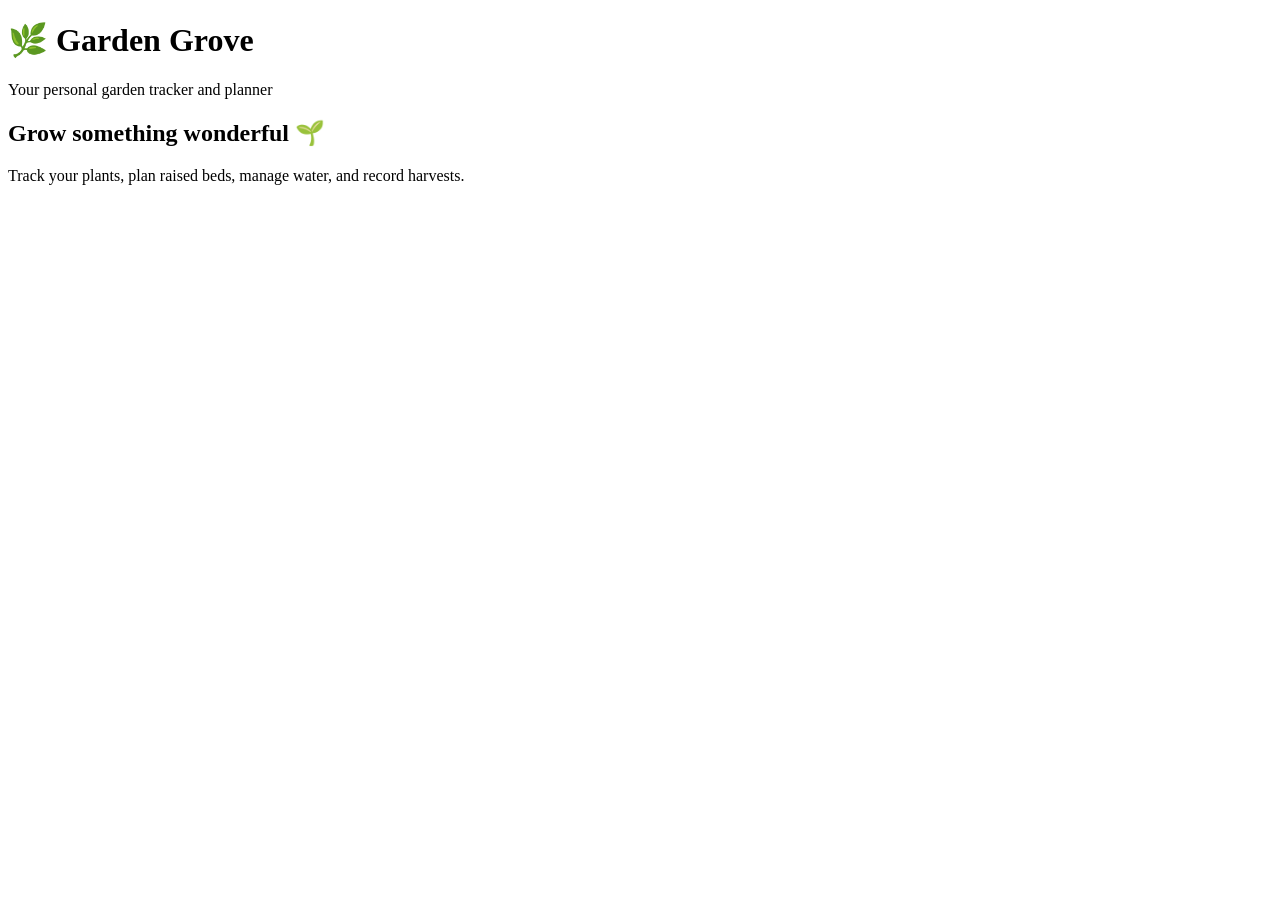
==== combine/index.html @ 4c714f9b "created hero div" ====
<!--and-->
<!--garden-grove
index.html
style.css
script.js-->

<!DOCTYPE html>
<html lang="en">
<head>
  <meta charset="UTF-8">
  <meta name="viewport"
        content="width=device-width, initial-scale=1">

  <title>Garden Grove | Garden Tracker</title>

  <link rel="stylesheet" href="style.css">
  <script src="script.js" defer></script>
</head>

<body>
<header>
<h1>🌿 Garden Grove</h1>
    <p>Your personal garden tracker and planner</p>
</header>
<main>
<div class="hero">
<h2>Grow something wonderful 🌱</h2>
<p>
Track your plants, plan raised beds, manage water, and record harvests.
</p>
</div>

</main>
</body>
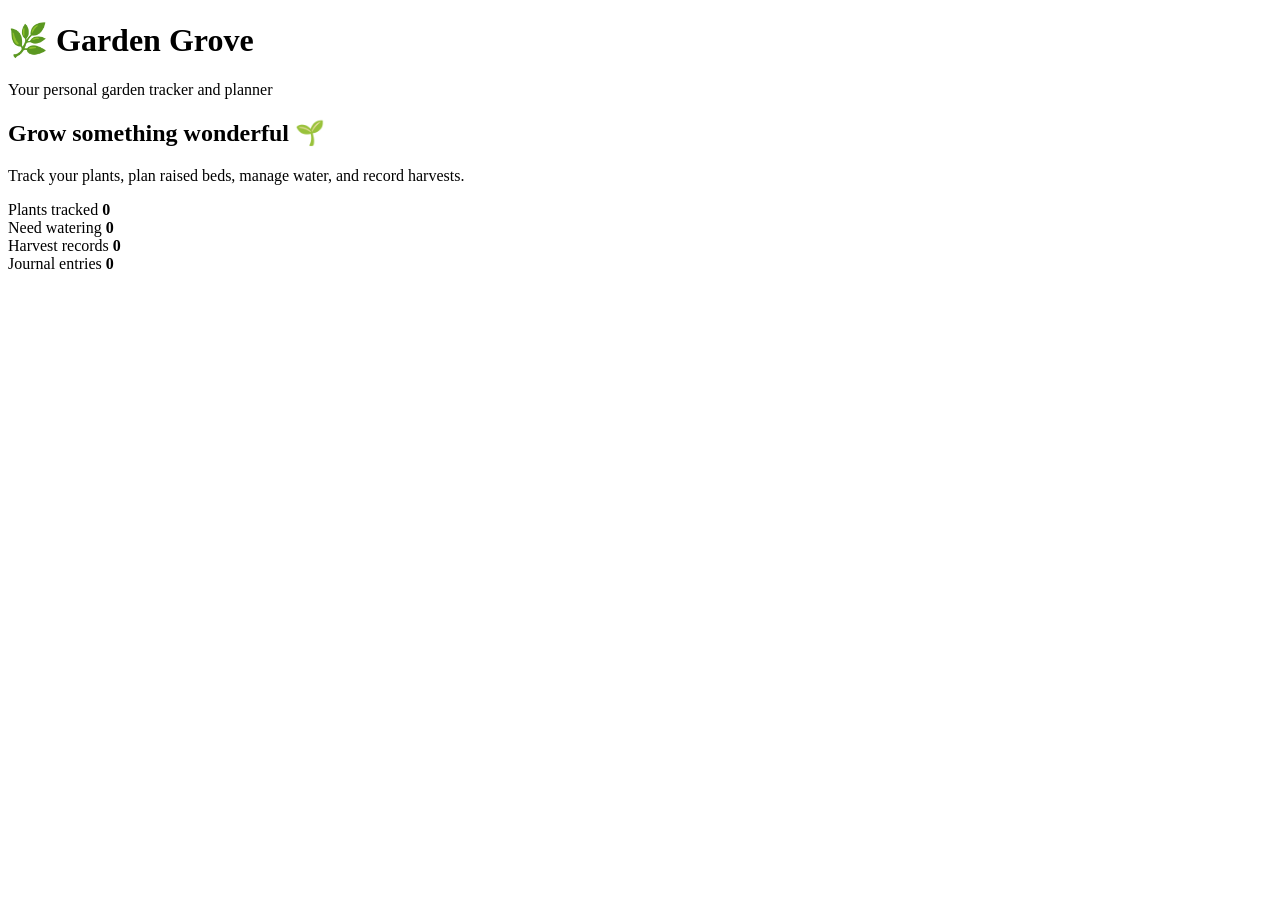
==== commit f940919d: "created div stats" ====
--- a/combine/index.html
+++ b/combine/index.html
@@ -29,6 +29,30 @@
 Track your plants, plan raised beds, manage water, and record harvests.
 </p>
 </div>
+ <!-- Dashboard statistics -->
+<div class="stats">
+<div class="stat">
+<span>Plants tracked</span>
+<strong id="plantCount">0</strong>
+</div>
+<div class="stat">
+        <span>Need watering</span>
+        <strong id="waterCount">0</strong>
+      </div>
+
+      <div class="stat">
+        <span>Harvest records</span>
+        <strong id="harvestCount">0</strong>
+      </div>
+
+      <div class="stat">
+        <span>Journal entries</span>
+        <strong id="noteCount">0</strong>
+</div>
+</div>
+
+  <!-- Navigation -->
+
 
 </main>
 </body>
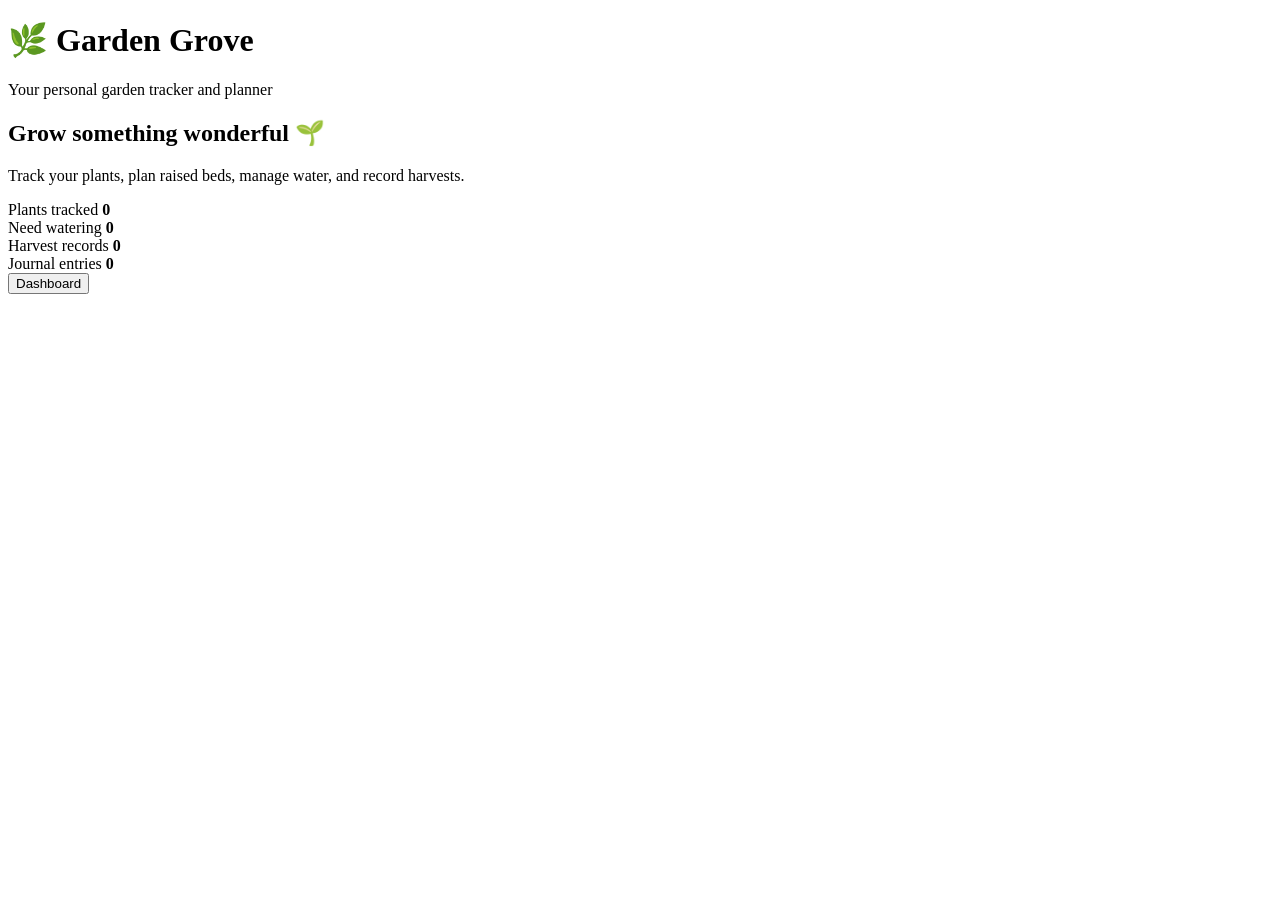
==== commit 05a118a8: "added dashboard button" ====
--- a/combine/index.html
+++ b/combine/index.html
@@ -52,7 +52,9 @@
 </div>
 
   <!-- Navigation -->
-
+<nav>
+<button class="active" data-tab="dashboard">Dashboard</button>
+</nav>
 
 </main>
 </body>
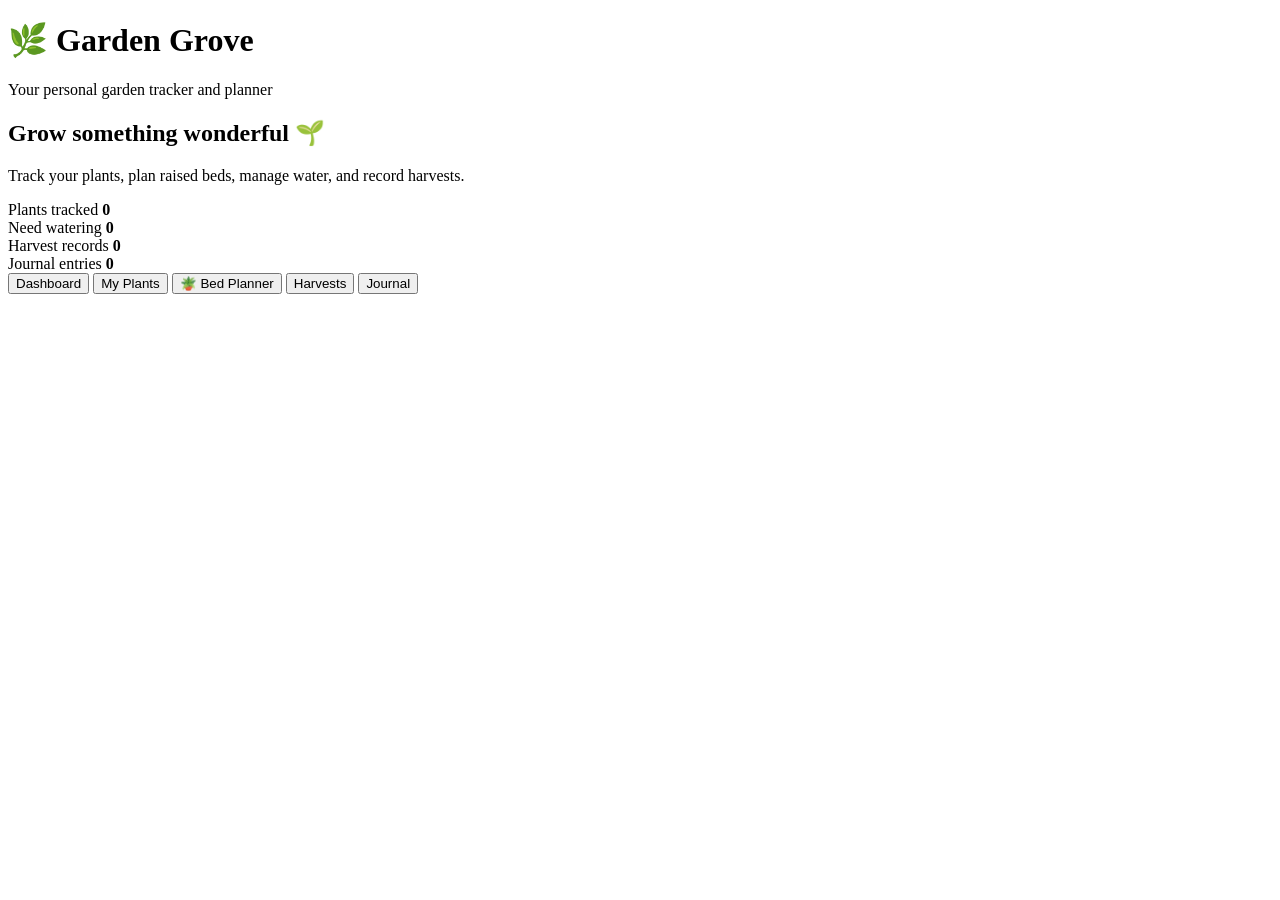
==== commit 05649bce: "created navigation buttons" ====
--- a/combine/index.html
+++ b/combine/index.html
@@ -54,6 +54,10 @@
   <!-- Navigation -->
 <nav>
 <button class="active" data-tab="dashboard">Dashboard</button>
+<button data-tab="plants">My Plants</button>
+<button data-tab="planner">🪴 Bed Planner</button>
+<button data-tab="harvests">Harvests</button>
+<button data-tab="journal">Journal</button>
 </nav>
 
 </main>
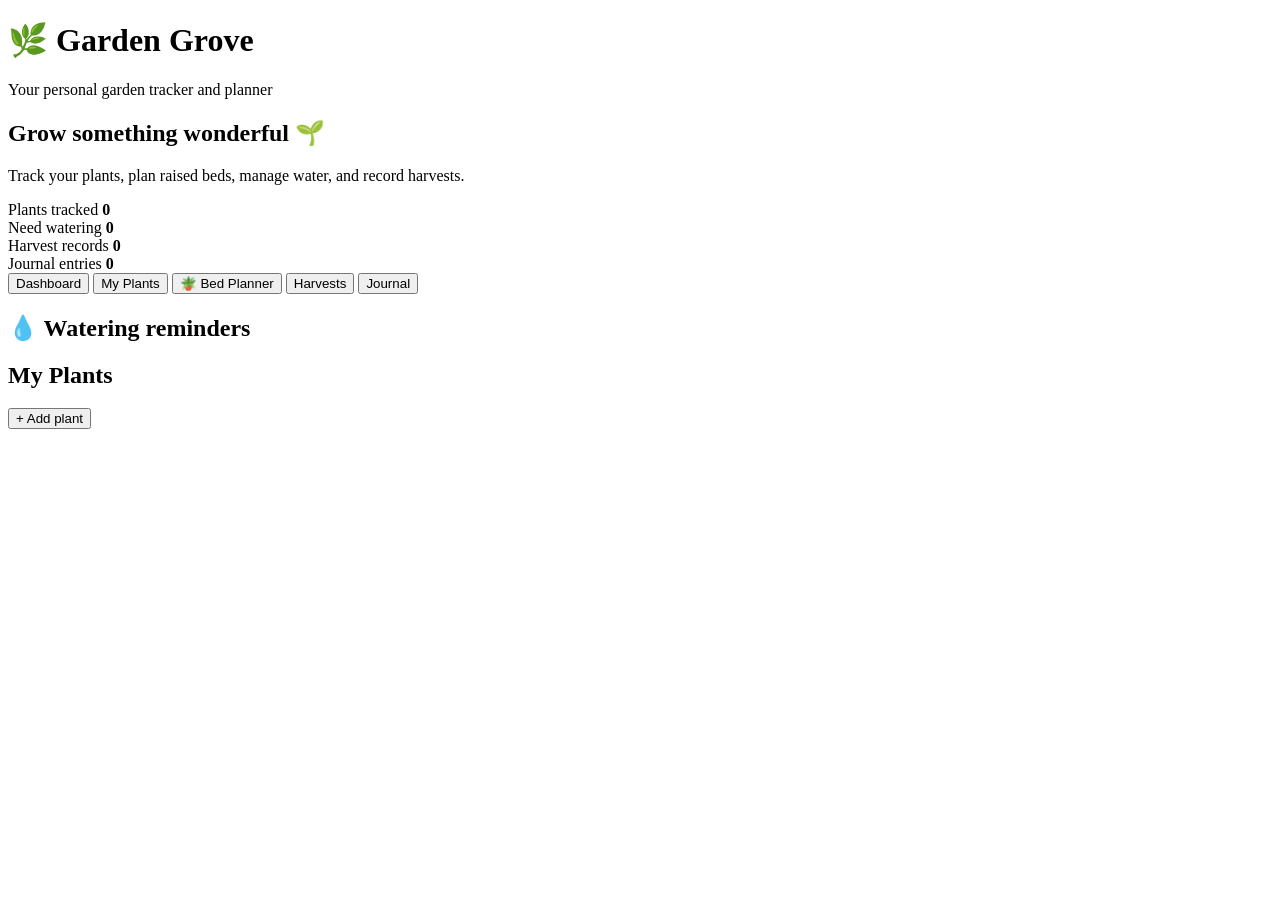
==== commit 61d44708: "finished navigation and plant tracker" ====
--- a/combine/index.html
+++ b/combine/index.html
@@ -60,6 +60,25 @@
 <button data-tab="journal">Journal</button>
 </nav>
 
+  <!-- Dashboard -->
+<section id="dashboard" class="section active">
+<div class="panel">
+<h2>💧 Watering reminders</h2>
+<div id="dueList"></div>
+</div>
+</section>
+
+    <!-- Plant tracker -->
+ <section id="plants" class="section">
+      <div class="sectionhead">
+        <h2>My Plants</h2>
+        <button onclick="openForm('plant')">
+          + Add plant
+        </button>
+      </div>
+
+      <div id="plantCards" class="cards"></div>
+    </section>
 </main>
 </body>
 
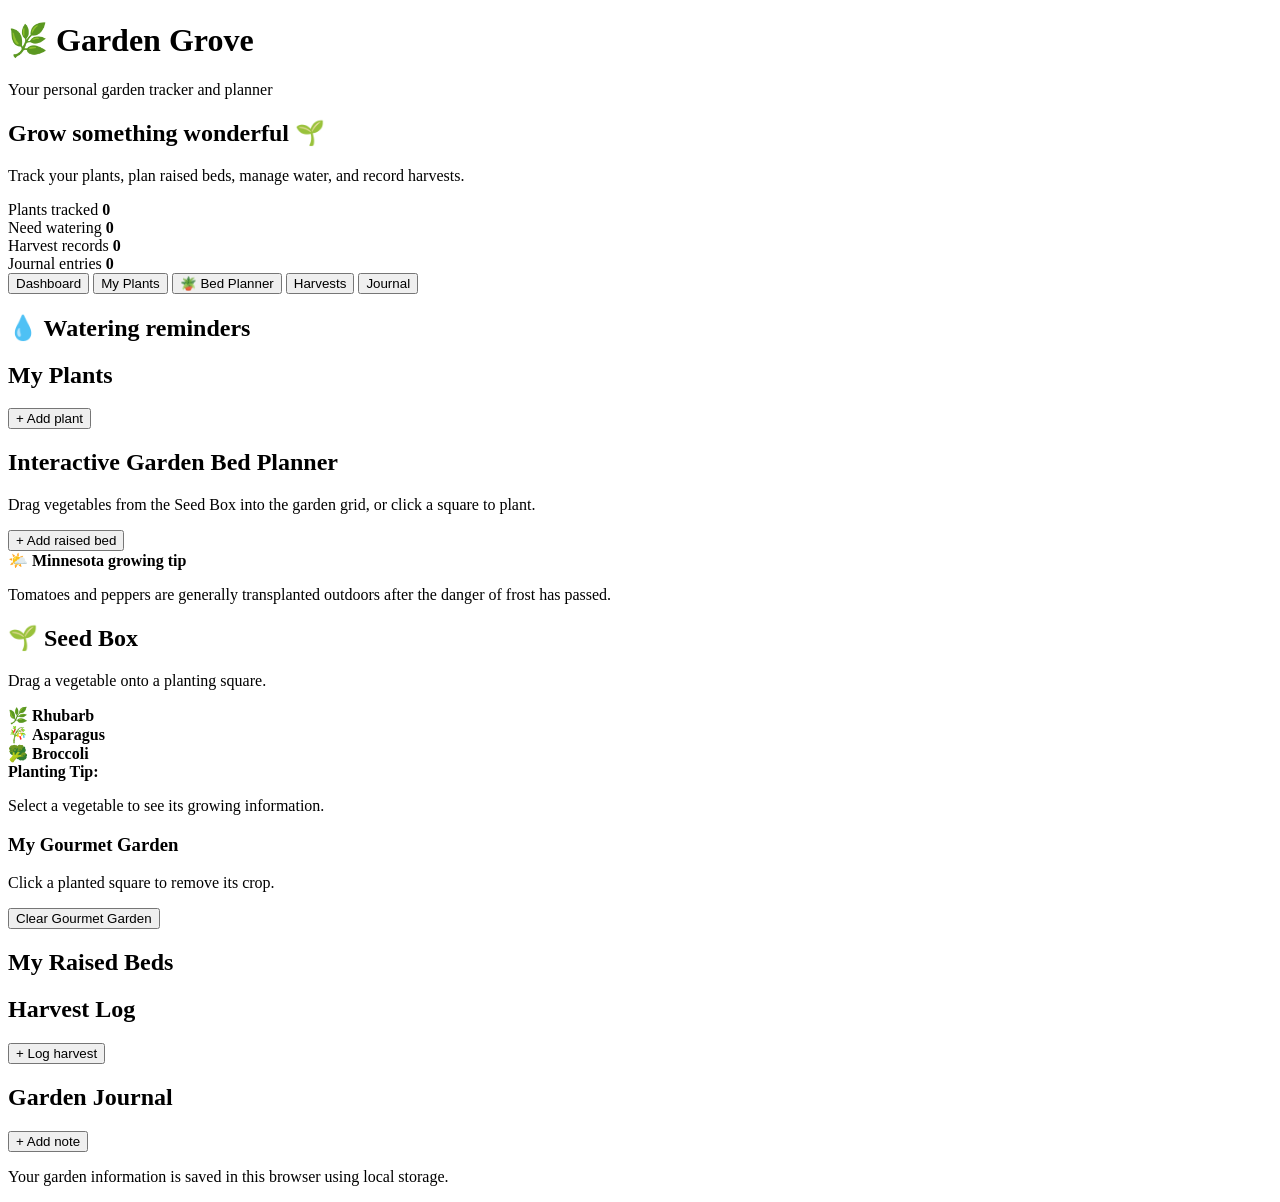
==== commit 31bd8a14: "finished trackers and planners" ====
--- a/combine/index.html
+++ b/combine/index.html
@@ -79,6 +79,115 @@
 
       <div id="plantCards" class="cards"></div>
     </section>
+
+ <!-- Raised-bed planner -->
+<section id="planner" class="section">
+<div class="sectionhead">
+<div>
+          <h2>Interactive Garden Bed Planner</h2>
+          <p class="hint">
+            Drag vegetables from the Seed Box into
+            the garden grid, or click a square to plant.
+          </p>
+        </div>
+<button onclick="openBedForm()">
+          + Add raised bed
+        </button>
+      </div>
+<div class="panel tip-panel">
+        <strong>🌤️ Minnesota growing tip</strong>
+        <p class="hint">
+          Tomatoes and peppers are generally
+          transplanted outdoors after the danger
+          of frost has passed.
+        </p>
+      </div>
+<!-- Gourmet Garden Planner -->
+      <div class="planner-layout">
+        <aside id="sidebar">
+          <h2>🌱 Seed Box</h2>
+          <p class="hint">
+            Drag a vegetable onto a planting square.
+          </p>
+ <div class="plant-option"
+               draggable="true"
+               data-type="rhubarb"
+               data-icon="🌿">
+            <span>🌿</span>
+            <strong>Rhubarb</strong>
+          </div>
+ <div class="plant-option"
+               draggable="true"
+               data-type="asparagus"
+               data-icon="🎋">
+            <span>🎋</span>
+            <strong>Asparagus</strong>
+          </div>
+
+          <div class="plant-option"
+               draggable="true"
+               data-type="broccoli"
+               data-icon="🥦">
+            <span>🥦</span>
+            <strong>Broccoli</strong>
+          </div>
+ <div id="info-box">
+            <strong>Planting Tip:</strong>
+            <p id="tip-text">
+              Select a vegetable to see its
+              growing information.
+            </p>
+          </div>
+        </aside>
+
+        <div class="garden-area">
+          <h3>My Gourmet Garden</h3>
+          <p class="hint">
+            Click a planted square to remove its crop.
+          </p>
+<div class="grid-scroll">
+            <div id="garden-grid"></div>
+          </div>
+
+          <button id="clearGarden"
+                  class="secondary">
+            Clear Gourmet Garden
+          </button>
+        </div>
+      </div>
+
+      <!-- Original raised beds -->
+      <h2>My Raised Beds</h2>
+      <div id="bedCards" class="beds"></div>
+
+</section>
+<!-- Harvest tracker -->
+    <section id="harvests" class="section">
+      <div class="sectionhead">
+        <h2>Harvest Log</h2>
+        <button onclick="openForm('harvest')">
+          + Log harvest
+        </button>
+      </div>
+
+      <div class="panel" id="harvestList"></div>
+    </section>
+
+    <!-- Garden journal -->
+    <section id="journal" class="section">
+      <div class="sectionhead">
+        <h2>Garden Journal</h2>
+        <button onclick="openForm('note')">
+          + Add note
+        </button>
+      </div>
+ <div class="panel" id="noteList"></div>
+    </section>
+
+    <p class="hint storage-note">
+      Your garden information is saved in this
+      browser using local storage.
+    </p>
 </main>
 </body>
 
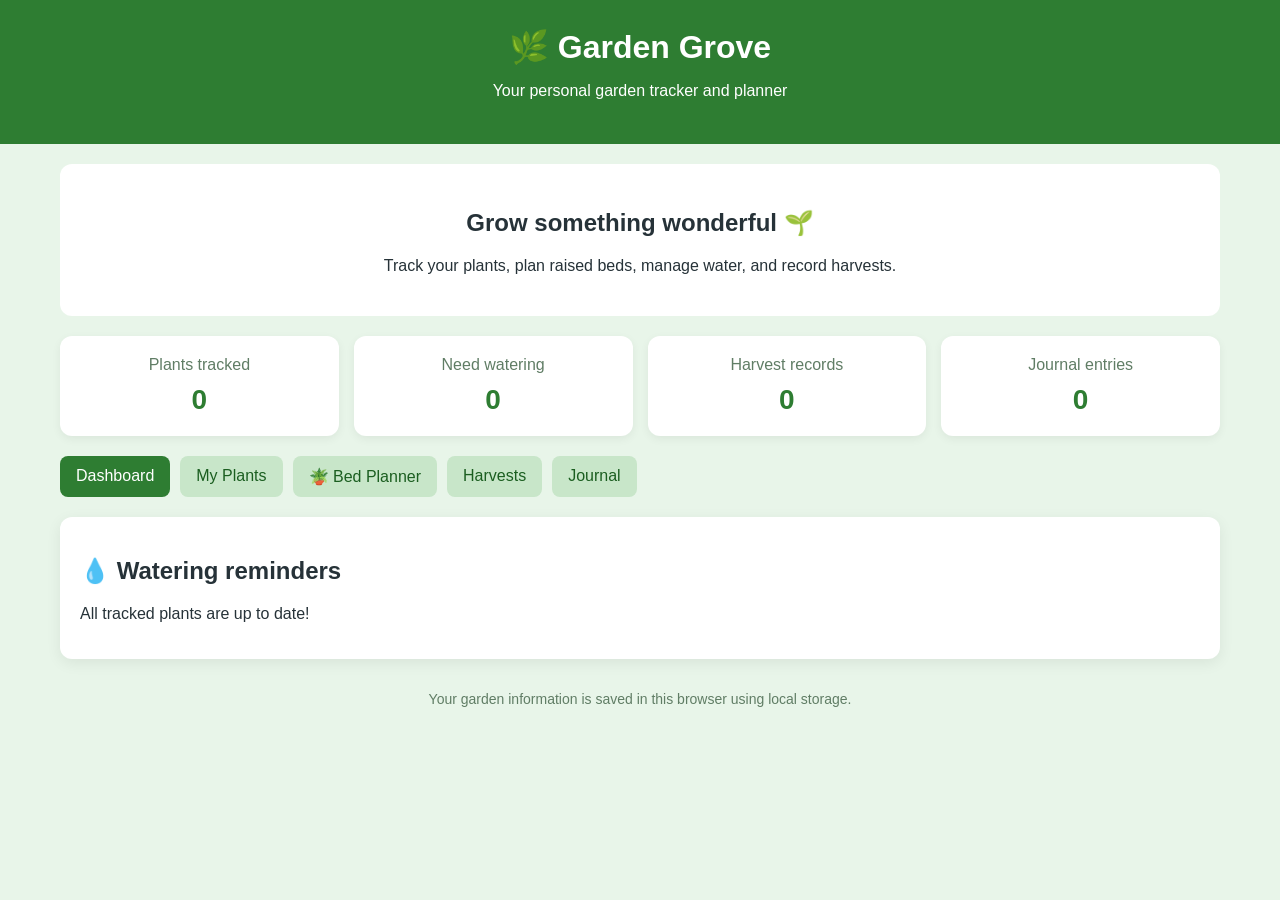
==== commit 4ee42f15: "added commented out instructions at top of html file" ====
--- a/combine/index.html
+++ b/combine/index.html
@@ -3,6 +3,9 @@
 index.html
 style.css
 script.js-->
+<!--how to run your website-->
+<!--touch index.html style.css script.js-->
+<!--open the site from Git Bash using start index.html-->
 
 <!DOCTYPE html>
 <html lang="en">
@@ -189,5 +192,127 @@
       browser using local storage.
     </p>
 </main>
+
+<!--dialogs-->
+
+  <!-- Add raised bed dialog -->
+<dialog id="bedEditor">
+    <h2>Add a raised bed</h2>
+
+    <form id="bedForm">
+      <label>
+        Bed name
+        <input name="name"
+               placeholder="South raised bed"
+               required>
+      </label>
+ <label>
+        Length (feet)
+        <input type="number"
+               name="length"
+               min="1"
+               max="30"
+               value="8"
+               required>
+      </label>
+
+      <label>
+        Width (feet)
+        <input type="number"
+               name="width"
+               min="1"
+               max="12"
+               value="4"
+               required>
+      </label>
+<label>
+        Grid columns
+        <input type="number"
+               name="cols"
+               min="1"
+               max="8"
+               value="4"
+               required>
+      </label>
+
+      <label>
+        Grid rows
+        <input type="number"
+               name="rows"
+               min="1"
+               max="8"
+               value="2"
+               required>
+      </label>
+ <div class="formactions">
+        <button type="button"
+                class="secondary"
+                onclick="bedEditor.close()">
+          Cancel
+        </button>
+
+        <button type="submit">Create bed</button>
+      </div>
+    </form>
+  </dialog>
+
+  <!-- Planting zone dialog -->
+ <dialog id="plotEditor">
+    <h2 id="plotTitle">Plant a zone</h2>
+
+    <form id="plotForm">
+      <label>
+        Crop
+        <select name="crop"
+                id="cropSelect"
+                required>
+        </select>
+      </label>
+<label>
+        Planting date
+        <input type="date"
+               name="date"
+               id="plotDate"
+               required>
+      </label>
+
+      <p class="hint" id="harvestEstimate"></p>
+
+      <div class="formactions">
+        <button type="button"
+                class="danger"
+                onclick="clearSelectedPlot()">
+          Clear zone
+        </button>
+button type="button"
+                class="secondary"
+                onclick="plotEditor.close()">
+          Cancel
+        </button>
+
+        <button type="submit">Save planting</button>
+      </div>
+    </form>
+  </dialog>
+
+  <!-- General entry dialog -->
+<dialog id="editor">
+    <h2 id="formTitle"></h2>
+
+    <form id="entryForm">
+      <div id="fields"></div>
+
+      <div class="formactions">
+        <button type="button"
+                class="secondary"
+                onclick="editor.close()">
+          Cancel
+        </button>
+
+        <button type="submit">Save</button>
+      </div>
+    </form>
+  </dialog>
 </body>
-
+</html>
+
--- a/combine/style.css
+++ b/combine/style.css
@@ -0,0 +1,374 @@
+:root {
+  --green: #2e7d32;
+  --light-green: #e8f5e9;
+  --soil: #5d4037;
+  --dark-soil: #3e2723;
+  --white: #ffffff;
+  --text: #263238;
+}
+
+* {
+  box-sizing: border-box;
+}
+
+body {
+  margin: 0;
+  font-family: 'Segoe UI', Tahoma, sans-serif;
+  background: var(--light-green);
+  color: var(--text);
+}
+
+header {
+  background: var(--green);
+  color: white;
+  text-align: center;
+  padding: 28px 20px;
+}
+
+header h1 {
+  margin: 0;
+}
+
+main {
+  max-width: 1200px;
+  margin: auto;
+  padding: 20px;
+}
+
+.hero {
+  background: white;
+  padding: 25px;
+  border-radius: 12px;
+  margin-bottom: 20px;
+  text-align: center;
+}
+
+.stats {
+  display: grid;
+  grid-template-columns: repeat(4, 1fr);
+  gap: 15px;
+  margin-bottom: 20px;
+}
+
+.stat {
+  background: white;
+  padding: 20px;
+  border-radius: 12px;
+  text-align: center;
+  box-shadow: 0 3px 10px rgba(0,0,0,0.06);
+}
+
+.stat span {
+  display: block;
+  color: #607d65;
+  margin-bottom: 10px;
+}
+
+.stat strong {
+  font-size: 28px;
+  color: var(--green);
+}
+
+nav {
+  display: flex;
+  flex-wrap: wrap;
+  gap: 10px;
+  margin-bottom: 20px;
+}
+
+button {
+  background: var(--green);
+  color: white;
+  border: none;
+  border-radius: 8px;
+  padding: 11px 16px;
+  cursor: pointer;
+  font: inherit;
+}
+
+button:hover {
+  background: #1b5e20;
+}
+
+nav button {
+  background: #c8e6c9;
+  color: #1b5e20;
+}
+
+nav button.active {
+  background: var(--green);
+  color: white;
+}
+
+.section {
+  display: none;
+}
+
+.section.active {
+  display: block;
+}
+
+.panel,
+.garden-area,
+#sidebar,
+.card,
+.bed-card {
+  background: white;
+  border-radius: 12px;
+  padding: 20px;
+  margin-bottom: 20px;
+  box-shadow: 0 4px 15px rgba(0,0,0,0.07);
+}
+
+.sectionhead {
+  display: flex;
+  justify-content: space-between;
+  align-items: center;
+  gap: 15px;
+  margin-bottom: 15px;
+  flex-wrap: wrap;
+}
+
+.hint {
+  color: #607d65;
+  font-size: 14px;
+  line-height: 1.5;
+}
+
+.tip-panel {
+  background: #fffde7;
+}
+
+.cards,
+.beds {
+  display: grid;
+  grid-template-columns:
+    repeat(auto-fit, minmax(250px, 1fr));
+  gap: 15px;
+}
+
+.card h3,
+.bed-card h3 {
+  margin-top: 0;
+}
+
+.secondary {
+  background: #e0e0e0;
+  color: #333;
+}
+
+.secondary:hover {
+  background: #bdbdbd;
+}
+
+.danger {
+  background: #c62828;
+}
+
+.danger:hover {
+  background: #8e0000;
+}
+
+/* Gourmet Garden Planner */
+
+.planner-layout {
+  display: grid;
+  grid-template-columns: 250px minmax(0, 1fr);
+  gap: 20px;
+  align-items: start;
+}
+
+#sidebar {
+  width: 100%;
+}
+
+.plant-option {
+  display: flex;
+  align-items: center;
+  gap: 10px;
+  padding: 12px;
+  margin-bottom: 10px;
+  border: 2px solid #eee;
+  border-radius: 8px;
+  cursor: grab;
+  transition: 0.2s;
+}
+
+.plant-option span {
+  font-size: 26px;
+}
+
+.plant-option:hover,
+.plant-option.selected {
+  border-color: #4caf50;
+  background: #f2f8e9;
+}
+
+#info-box {
+  margin-top: 20px;
+  font-size: 14px;
+  color: #555;
+  line-height: 1.5;
+}
+
+.grid-scroll {
+  overflow-x: auto;
+  padding-bottom: 10px;
+}
+
+#garden-grid {
+  display: grid;
+  grid-template-columns: repeat(6, 80px);
+  grid-template-rows: repeat(5, 80px);
+  gap: 4px;
+  background: var(--dark-soil);
+  padding: 10px;
+  border-radius: 8px;
+  width: max-content;
+  margin-bottom: 15px;
+}
+
+.cell {
+  width: 80px;
+  height: 80px;
+  background: var(--soil);
+  display: flex;
+  align-items: center;
+  justify-content: center;
+  font-size: 40px;
+  border: none;
+  border-radius: 4px;
+  cursor: pointer;
+}
+
+.cell:hover {
+  outline: 3px solid #ffeb3b;
+  background: #795548;
+}
+
+.cell:empty::before {
+  content: '+';
+  color: rgba(255,255,255,0.25);
+  font-size: 20px;
+}
+
+.cell:focus-visible {
+  outline: 3px solid #ffeb3b;
+}
+
+/* Raised-bed grids */
+
+.bed-grid {
+  display: grid;
+  gap: 4px;
+  margin: 15px 0;
+}
+
+.bed-cell {
+  min-height: 65px;
+  background: #efebe9;
+  border: 1px solid #bcaaa4;
+  color: #3e2723;
+  padding: 5px;
+  overflow-wrap: anywhere;
+}
+
+.bed-cell:hover {
+  background: #d7ccc8;
+}
+
+.bed-cell.planted {
+  background: #c8e6c9;
+}
+
+.bed-cell span {
+  display: block;
+  font-size: 12px;
+}
+
+/* Forms */
+
+dialog {
+  border: none;
+  border-radius: 12px;
+  padding: 25px;
+  width: min(95vw, 450px);
+  max-height: 90vh;
+  overflow-y: auto;
+  box-shadow: 0 10px 40px rgba(0,0,0,0.2);
+}
+
+dialog::backdrop {
+  background: rgba(0,0,0,0.5);
+}
+
+label {
+  display: block;
+  margin-bottom: 15px;
+  font-weight: 600;
+}
+
+input,
+select,
+textarea {
+  display: block;
+  width: 100%;
+  padding: 10px;
+  margin-top: 6px;
+  border: 1px solid #ccc;
+  border-radius: 6px;
+  font: inherit;
+}
+
+textarea {
+  min-height: 100px;
+  resize: vertical;
+}
+
+.formactions {
+  display: flex;
+  justify-content: flex-end;
+  flex-wrap: wrap;
+  gap: 10px;
+  margin-top: 20px;
+}
+
+.storage-note {
+  text-align: center;
+  margin-top: 30px;
+}
+
+.entry {
+  padding: 12px 0;
+  border-bottom: 1px solid #eee;
+}
+
+.entry:last-child {
+  border-bottom: none;
+}
+
+.entry button,
+.card button,
+.bed-card > button {
+  margin-top: 8px;
+}
+
+@media (max-width: 750px) {
+  .stats {
+    grid-template-columns: repeat(2, 1fr);
+  }
+
+  .planner-layout {
+    grid-template-columns: 1fr;
+  }
+}
+
+@media (max-width: 420px) {
+  .stats {
+    grid-template-columns: 1fr;
+  }
+
+  main {
+    padding: 12px;
+  }
+}
